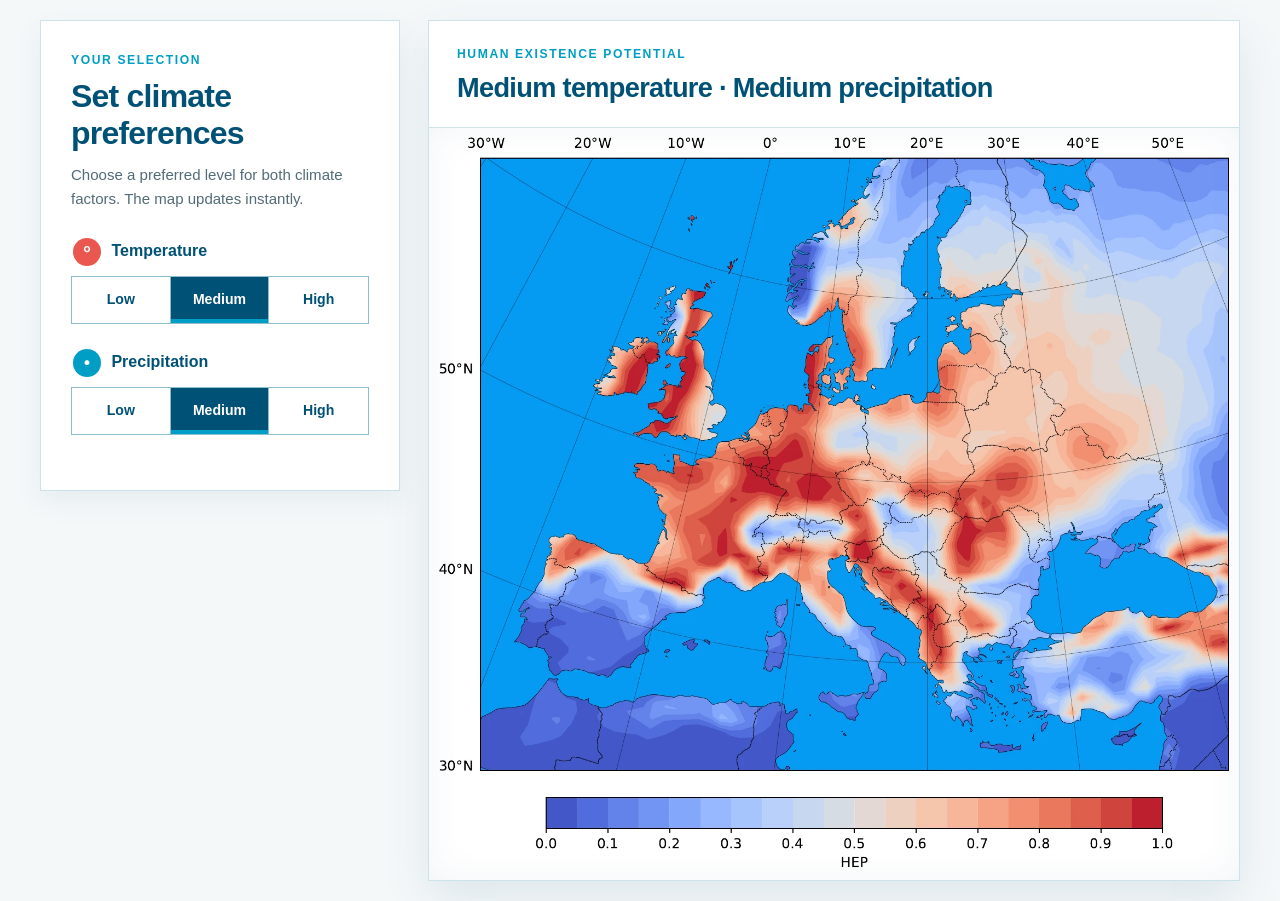
==== embed.html @ 12434bd4 "Build interactive HEP explorer" ====
<!doctype html>
<html lang="en">
<head>
  <meta charset="utf-8">
  <meta name="viewport" content="width=device-width, initial-scale=1">
  <meta name="description" content="Embeddable interactive visualization of Human Existence Potential (HEP) for different temperature and precipitation preferences.">
  <meta name="theme-color" content="#f5f8f9">
  <title>Human Existence Potential · Interactive map</title>
  <link rel="icon" href="assets/hescor_logo.svg" type="image/svg+xml">
  <link rel="stylesheet" href="styles.css">
  <script src="app.js" defer></script>
</head>
<body class="embedded">
  <main class="page">
    <h1 class="visually-hidden">Interactive Human Existence Potential map</h1>
    <section class="explorer" aria-labelledby="explorer-title">
      <div class="controls-card">
        <div class="section-heading">
          <p class="step">Your selection</p>
          <h2 id="explorer-title">Set climate preferences</h2>
          <p>Choose a preferred level for both climate factors. The map updates instantly.</p>
        </div>

        <fieldset class="choice-group" data-variable="temp">
          <legend><span class="factor-icon temp-icon" aria-hidden="true">°</span> Temperature</legend>
          <div class="segmented">
            <button type="button" data-value="low" aria-pressed="false">Low</button>
            <button type="button" data-value="mid" aria-pressed="true">Medium</button>
            <button type="button" data-value="high" aria-pressed="false">High</button>
          </div>
        </fieldset>

        <fieldset class="choice-group" data-variable="precip">
          <legend><span class="factor-icon precip-icon" aria-hidden="true">●</span> Precipitation</legend>
          <div class="segmented">
            <button type="button" data-value="low" aria-pressed="false">Low</button>
            <button type="button" data-value="mid" aria-pressed="true">Medium</button>
            <button type="button" data-value="high" aria-pressed="false">High</button>
          </div>
        </fieldset>
      </div>

      <figure class="map-card" aria-labelledby="map-title">
        <div class="map-heading">
          <div>
            <p class="step">Human Existence Potential</p>
            <h2 id="map-title">Medium temperature · Medium precipitation</h2>
          </div>
        </div>
        <div class="image-wrap">
          <img id="hep-map" src="assets/plots/HEP_midTemp_midPrecip.webp" width="1480" height="1373" alt="HEP map for medium temperature and medium precipitation">
        </div>
      </figure>
    </section>
  </main>
</body>
</html>
---- styles.css ----
:root {
  --blue: #005176;
  --cyan: #009ec4;
  --cyan-soft: #cbecf5;
  --coral: #ea574f;
  --coral-dark: #ce3e38;
  --ink: #122f3c;
  --muted: #526b76;
  --line: #cbe3e9;
  --background: #f5f8f9;
  --white: #fff;
  --shadow: 0 18px 45px rgba(0, 81, 118, .10);
}

* { box-sizing: border-box; }
html { scroll-behavior: smooth; }
body {
  margin: 0;
  background: var(--background);
  color: var(--ink);
  font-family: "Albert Sans", "Avenir Next", Avenir, "Segoe UI", sans-serif;
  line-height: 1.55;
}
button, a { font: inherit; }
a { color: inherit; }
.visually-hidden {
  position: absolute;
  width: 1px;
  height: 1px;
  padding: 0;
  margin: -1px;
  overflow: hidden;
  clip: rect(0, 0, 0, 0);
  white-space: nowrap;
  border: 0;
}

.site-header {
  position: relative;
  overflow: hidden;
  color: var(--white);
  background: linear-gradient(115deg, rgba(0,81,118,.99), rgba(0,81,118,.88)), repeating-linear-gradient(120deg, transparent 0 48px, rgba(255,255,255,.05) 49px 51px);
}
.site-header::after {
  content: "";
  position: absolute;
  right: -90px;
  bottom: -210px;
  width: 460px;
  height: 460px;
  border: 58px solid rgba(203,236,245,.12);
  border-radius: 50%;
  box-shadow: 0 0 0 58px rgba(203,236,245,.05);
}
.nav-shell, .hero-shell, .page, .footer-inner {
  width: min(1200px, calc(100vw - 40px));
  margin-inline: auto;
}
.nav-shell {
  position: relative;
  z-index: 2;
  display: flex;
  align-items: center;
  justify-content: space-between;
  gap: 24px;
  padding: 24px 0;
}
.hescor-mark { display: block; width: 178px; height: auto; }
.nav-link { font-size: .88rem; font-weight: 750; text-decoration: none; }
.nav-link:hover { color: #ffaca7; }
.hero-shell { position: relative; z-index: 1; padding: 25px 0 48px; }
.eyebrow, .step { margin: 0 0 8px; color: var(--cyan); font-size: .76rem; font-weight: 900; letter-spacing: .13em; text-transform: uppercase; }
.eyebrow { color: #9ee3f2; }
h1 { max-width: 820px; margin: 0; font-size: clamp(2.25rem, 4.5vw, 3.8rem); letter-spacing: -.045em; line-height: 1; }
.intro { max-width: 720px; margin: 16px 0 0; color: #e6f5f8; font-size: clamp(.98rem, 1.7vw, 1.08rem); }

.page { padding: 48px 0 76px; }
.embedded .page { padding-block: 20px; }
.embedded .controls-card { box-shadow: 0 10px 26px rgba(0,81,118,.07); }
.explorer { display: grid; grid-template-columns: minmax(270px, 360px) minmax(0, 1fr); gap: 28px; align-items: start; }
.controls-card, .map-card { margin: 0; border: 1px solid var(--line); background: var(--white); box-shadow: var(--shadow); }
.controls-card { padding: 30px; }
h2 { margin: 0; color: var(--blue); font-size: clamp(1.45rem, 2.8vw, 2rem); line-height: 1.15; letter-spacing: -.025em; }
.section-heading > p:last-child { margin: 12px 0 28px; color: var(--muted); font-size: .94rem; }
.choice-group { margin: 0 0 25px; padding: 0; border: 0; }
.choice-group legend { width: 100%; margin-bottom: 10px; color: var(--blue); font-weight: 800; }
.factor-icon { display: inline-grid; width: 28px; height: 28px; margin-right: 6px; place-items: center; border-radius: 50%; color: var(--white); vertical-align: middle; }
.temp-icon { background: var(--coral); font-size: 1.25rem; }
.precip-icon { background: var(--cyan); font-size: .72rem; }
.segmented { display: grid; grid-template-columns: repeat(3, 1fr); border: 1px solid #8ebdcc; }
.segmented button { min-height: 46px; padding: 8px; border: 0; border-right: 1px solid #8ebdcc; background: var(--white); color: var(--blue); cursor: pointer; font-size: .88rem; font-weight: 750; }
.segmented button:last-child { border-right: 0; }
.segmented button:hover { background: #f1fafc; }
.segmented button[aria-pressed="true"] { background: var(--blue); color: var(--white); box-shadow: inset 0 -4px 0 var(--cyan); }
button:focus-visible, a:focus-visible { outline: 3px solid var(--cyan); outline-offset: 3px; }
.map-card { overflow: hidden; }
.map-heading { display: flex; align-items: center; justify-content: space-between; gap: 20px; padding: 24px 28px; border-bottom: 1px solid var(--line); }
.map-heading h2 { font-size: clamp(1.25rem, 2.4vw, 1.7rem); }
.image-wrap { position: relative; overflow: hidden; background: #eef6f8; }
.image-wrap::after { content: ""; position: absolute; inset: 0; pointer-events: none; box-shadow: inset 0 0 35px rgba(0,81,118,.06); }
#hep-map { display: block; width: 100%; height: auto; transition: opacity .16s ease; }
#hep-map.changing { opacity: .25; }
.context { display: grid; grid-template-columns: minmax(250px, .8fr) 1.5fr; gap: 50px; margin-top: 60px; padding: 42px; border-top: 8px solid var(--cyan); background: var(--white); }
.context-copy { display: grid; grid-template-columns: 1fr 1fr; gap: 28px; }
.context-copy p { margin: 0; color: var(--muted); }
.brand-footer { border-top: 10px solid #e9eeee; background: var(--white); }
.footer-inner { padding: 34px 0 26px; }
.funders { display: flex; align-items: center; justify-content: space-between; gap: 38px; }
.funders-copy { max-width: 430px; }
.funders-copy strong { display: block; color: var(--blue); font-size: 1.1rem; }
.funders-copy span { color: var(--muted); font-size: .92rem; }
.logo-row { display: flex; align-items: center; justify-content: flex-end; gap: 38px; }
.footer-label { display: block; margin-bottom: 7px; color: var(--muted); font-size: .7rem; font-weight: 900; letter-spacing: .13em; text-transform: uppercase; }
.ministry-logo { display: block; width: min(270px, 40vw); height: auto; }
.uni-logo { display: block; width: min(160px, 25vw); height: auto; }
.copyright { margin-top: 28px; padding-top: 18px; border-top: 1px solid #aac8d2; color: var(--muted); font-size: .8rem; }

@media (max-width: 850px) {
  .explorer { grid-template-columns: 1fr; }
  .controls-card { padding: 25px; }
  .choice-group { max-width: 520px; }
  .context { grid-template-columns: 1fr; gap: 22px; padding: 30px; }
  .funders { align-items: flex-start; flex-direction: column; }
  .logo-row { justify-content: flex-start; }
}
@media (max-width: 560px) {
  .nav-shell, .hero-shell, .page, .footer-inner { width: min(100% - 26px, 1200px); }
  .nav-link { display: none; }
  .hescor-mark { width: 145px; }
  .hero-shell { padding: 24px 0 42px; }
  .page { padding-top: 28px; }
  .embedded .page { padding-block: 12px; }
  .map-heading { align-items: flex-start; flex-direction: column; padding: 20px; }
  .context-copy { grid-template-columns: 1fr; }
  .logo-row { align-items: flex-start; flex-direction: column; gap: 24px; }
  .ministry-logo { width: 270px; max-width: 100%; }
  .uni-logo { width: 145px; max-width: 100%; }
}
@media (prefers-reduced-motion: reduce) {
  *, *::before, *::after { scroll-behavior: auto !important; transition: none !important; }
}
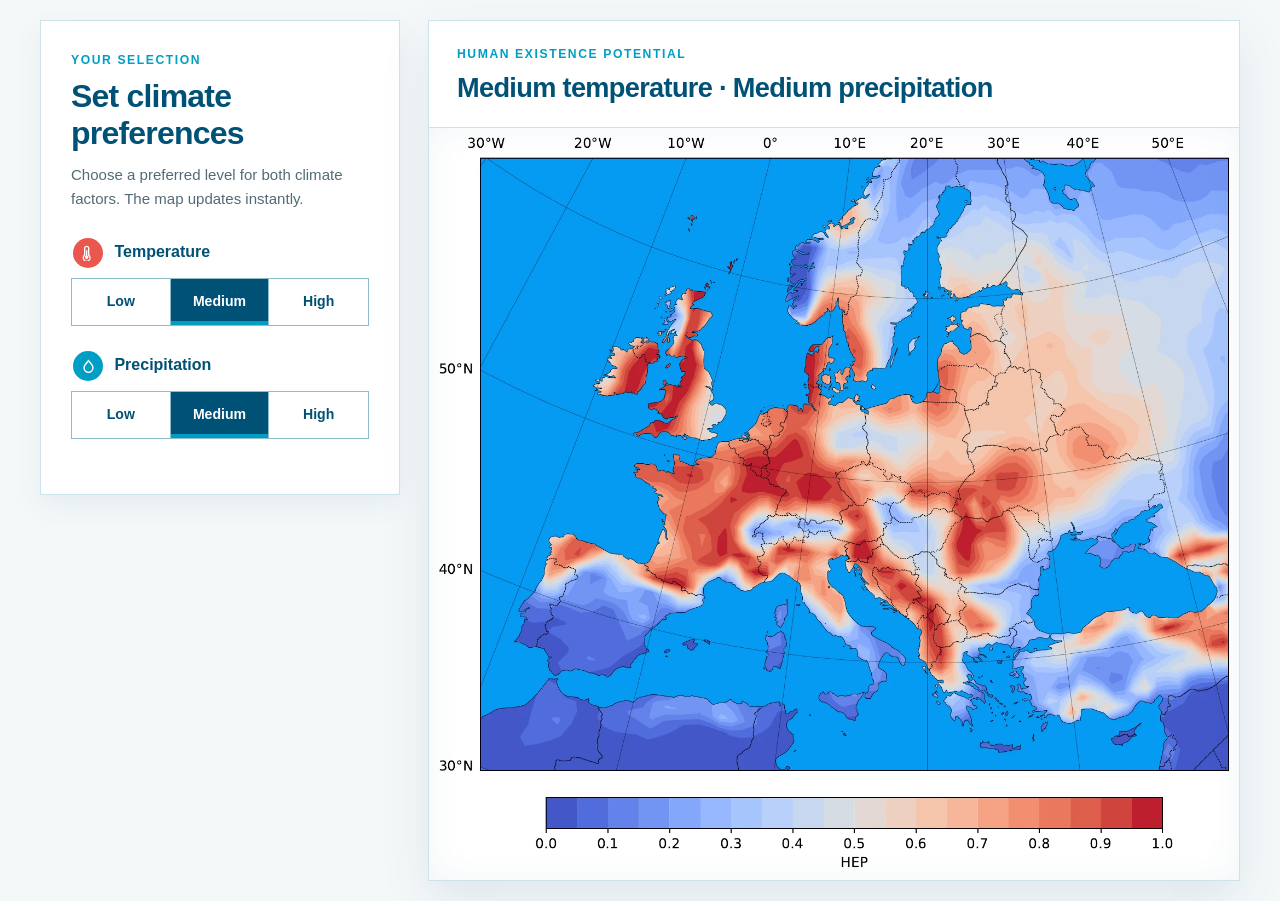
==== commit e7f56931: "Improve climate control icons" ====
--- a/embed.html
+++ b/embed.html
@@ -22,7 +22,7 @@
         </div>
 
         <fieldset class="choice-group" data-variable="temp">
-          <legend><span class="factor-icon temp-icon" aria-hidden="true">°</span> Temperature</legend>
+          <legend><span class="factor-icon temp-icon" aria-hidden="true"><svg viewBox="0 0 24 24"><path d="M14 14.76V5a4 4 0 0 0-8 0v9.76a6 6 0 1 0 8 0ZM8 5a2 2 0 0 1 4 0v10.85l.5.29a4 4 0 1 1-5 0l.5-.29V5Zm1 3h2v8.17a2.5 2.5 0 1 1-2 0V8Z"/></svg></span> Temperature</legend>
           <div class="segmented">
             <button type="button" data-value="low" aria-pressed="false">Low</button>
             <button type="button" data-value="mid" aria-pressed="true">Medium</button>
@@ -31,7 +31,7 @@
         </fieldset>
 
         <fieldset class="choice-group" data-variable="precip">
-          <legend><span class="factor-icon precip-icon" aria-hidden="true">●</span> Precipitation</legend>
+          <legend><span class="factor-icon precip-icon" aria-hidden="true"><svg viewBox="0 0 24 24"><path d="M12 2.2 6.8 8.53a8.32 8.32 0 0 0-2.05 5.3 7.25 7.25 0 0 0 14.5 0 8.32 8.32 0 0 0-2.05-5.3L12 2.2Zm0 17.05a5.42 5.42 0 0 1-5.25-5.42 6.4 6.4 0 0 1 1.6-4.03L12 5.36l3.65 4.44a6.4 6.4 0 0 1 1.6 4.03A5.42 5.42 0 0 1 12 19.25Z"/></svg></span> Precipitation</legend>
           <div class="segmented">
             <button type="button" data-value="low" aria-pressed="false">Low</button>
             <button type="button" data-value="mid" aria-pressed="true">Medium</button>
--- a/styles.css
+++ b/styles.css
@@ -84,9 +84,11 @@
 .section-heading > p:last-child { margin: 12px 0 28px; color: var(--muted); font-size: .94rem; }
 .choice-group { margin: 0 0 25px; padding: 0; border: 0; }
 .choice-group legend { width: 100%; margin-bottom: 10px; color: var(--blue); font-weight: 800; }
-.factor-icon { display: inline-grid; width: 28px; height: 28px; margin-right: 6px; place-items: center; border-radius: 50%; color: var(--white); vertical-align: middle; }
-.temp-icon { background: var(--coral); font-size: 1.25rem; }
-.precip-icon { background: var(--cyan); font-size: .72rem; }
+.factor-icon { display: inline-grid; width: 30px; height: 30px; margin-right: 7px; place-items: center; border-radius: 50%; color: var(--white); vertical-align: middle; }
+.factor-icon svg { width: 17px; height: 17px; fill: currentColor; }
+.temp-icon { background: var(--coral); }
+.temp-icon svg { width: 16px; height: 16px; }
+.precip-icon { background: var(--cyan); }
 .segmented { display: grid; grid-template-columns: repeat(3, 1fr); border: 1px solid #8ebdcc; }
 .segmented button { min-height: 46px; padding: 8px; border: 0; border-right: 1px solid #8ebdcc; background: var(--white); color: var(--blue); cursor: pointer; font-size: .88rem; font-weight: 750; }
 .segmented button:last-child { border-right: 0; }
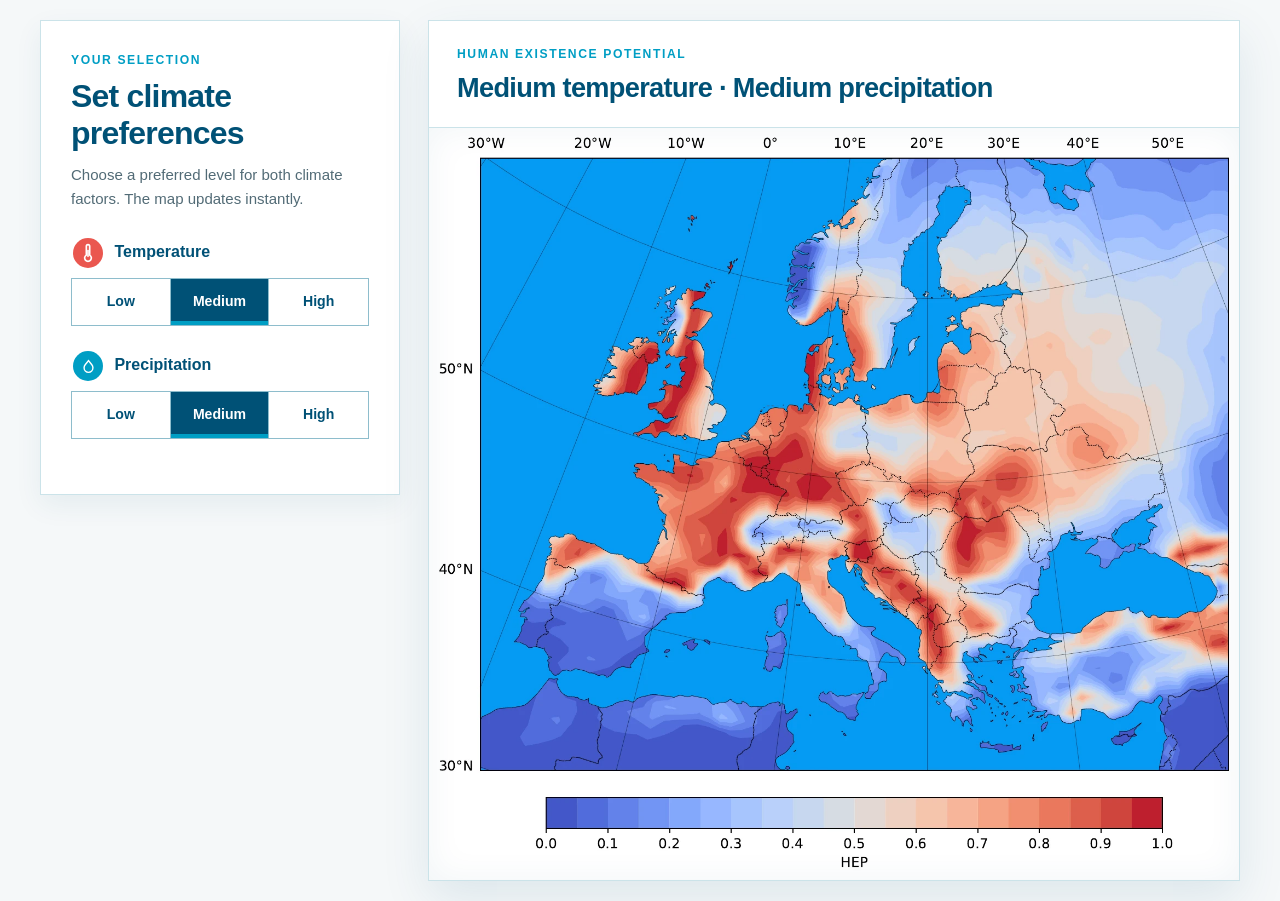
==== commit bda42122: "Center and enlarge thermometer icon" ====
--- a/embed.html
+++ b/embed.html
@@ -22,7 +22,7 @@
         </div>
 
         <fieldset class="choice-group" data-variable="temp">
-          <legend><span class="factor-icon temp-icon" aria-hidden="true"><svg viewBox="0 0 24 24"><path d="M14 14.76V5a4 4 0 0 0-8 0v9.76a6 6 0 1 0 8 0ZM8 5a2 2 0 0 1 4 0v10.85l.5.29a4 4 0 1 1-5 0l.5-.29V5Zm1 3h2v8.17a2.5 2.5 0 1 1-2 0V8Z"/></svg></span> Temperature</legend>
+          <legend><span class="factor-icon temp-icon" aria-hidden="true"><svg viewBox="0 0 24 24"><path d="M14 4v10.54a4 4 0 1 1-4 0V4a2 2 0 0 1 4 0Z"/><path d="M12 9v7"/></svg></span> Temperature</legend>
           <div class="segmented">
             <button type="button" data-value="low" aria-pressed="false">Low</button>
             <button type="button" data-value="mid" aria-pressed="true">Medium</button>
--- a/styles.css
+++ b/styles.css
@@ -87,7 +87,7 @@
 .factor-icon { display: inline-grid; width: 30px; height: 30px; margin-right: 7px; place-items: center; border-radius: 50%; color: var(--white); vertical-align: middle; }
 .factor-icon svg { width: 17px; height: 17px; fill: currentColor; }
 .temp-icon { background: var(--coral); }
-.temp-icon svg { width: 16px; height: 16px; }
+.temp-icon svg { width: 20px; height: 20px; fill: none; stroke: currentColor; stroke-width: 2; stroke-linecap: round; stroke-linejoin: round; }
 .precip-icon { background: var(--cyan); }
 .segmented { display: grid; grid-template-columns: repeat(3, 1fr); border: 1px solid #8ebdcc; }
 .segmented button { min-height: 46px; padding: 8px; border: 0; border-right: 1px solid #8ebdcc; background: var(--white); color: var(--blue); cursor: pointer; font-size: .88rem; font-weight: 750; }
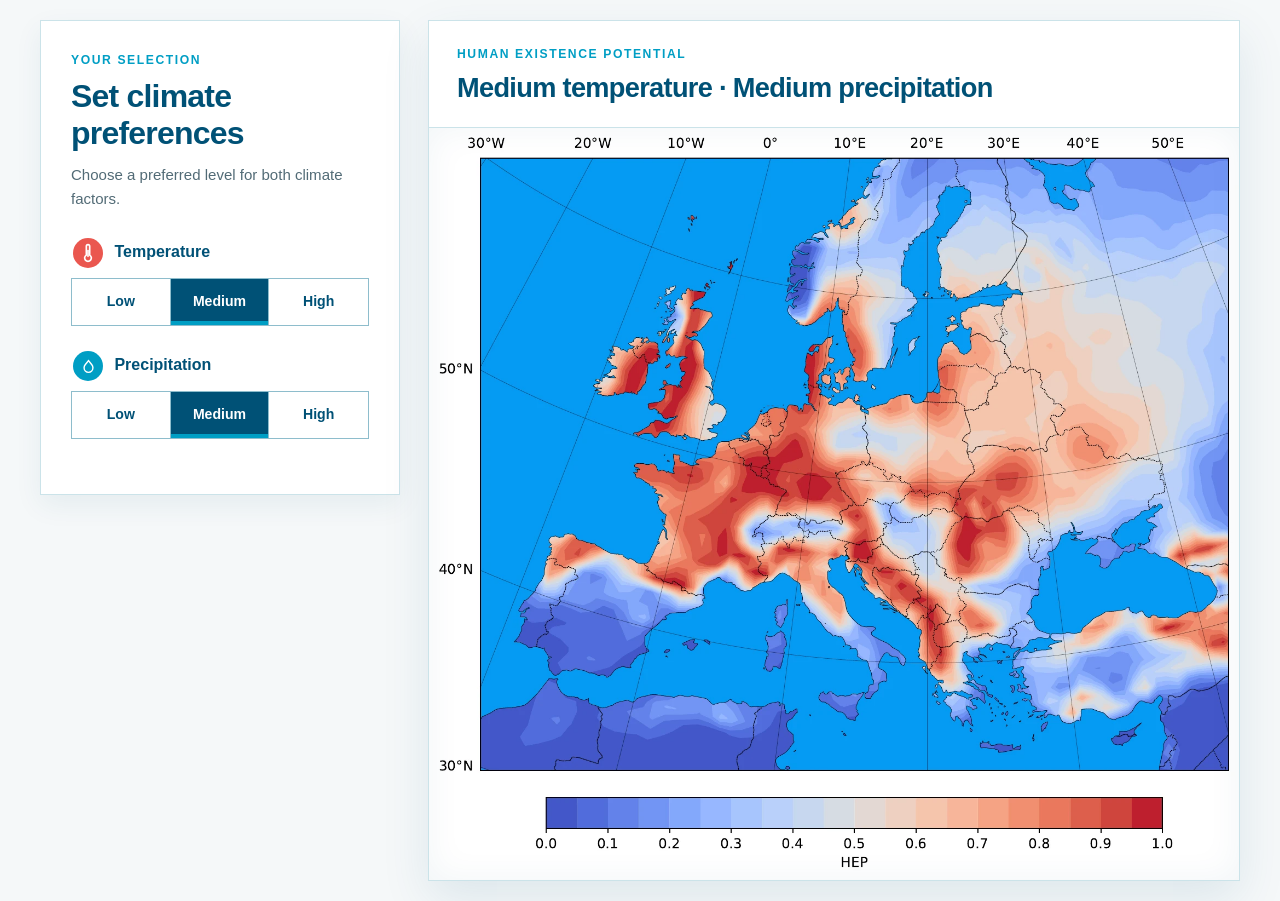
==== commit 8b73758c: "Shorten climate control instructions" ====
--- a/embed.html
+++ b/embed.html
@@ -7,8 +7,8 @@
   <meta name="theme-color" content="#f5f8f9">
   <title>Human Existence Potential · Interactive map</title>
   <link rel="icon" href="assets/hescor_logo.svg" type="image/svg+xml">
-  <link rel="stylesheet" href="styles.css">
-  <script src="app.js" defer></script>
+  <link rel="stylesheet" href="styles.css?v=4">
+  <script src="app.js?v=4" defer></script>
 </head>
 <body class="embedded">
   <main class="page">
@@ -18,7 +18,7 @@
         <div class="section-heading">
           <p class="step">Your selection</p>
           <h2 id="explorer-title">Set climate preferences</h2>
-          <p>Choose a preferred level for both climate factors. The map updates instantly.</p>
+          <p>Choose a preferred level for both climate factors.</p>
         </div>
 
         <fieldset class="choice-group" data-variable="temp">
--- a/styles.css
+++ b/styles.css
@@ -85,9 +85,9 @@
 .choice-group { margin: 0 0 25px; padding: 0; border: 0; }
 .choice-group legend { width: 100%; margin-bottom: 10px; color: var(--blue); font-weight: 800; }
 .factor-icon { display: inline-grid; width: 30px; height: 30px; margin-right: 7px; place-items: center; border-radius: 50%; color: var(--white); vertical-align: middle; }
-.factor-icon svg { width: 17px; height: 17px; fill: currentColor; }
+.factor-icon svg { display: block; width: 17px; height: 17px; fill: #fff; }
 .temp-icon { background: var(--coral); }
-.temp-icon svg { width: 20px; height: 20px; fill: none; stroke: currentColor; stroke-width: 2; stroke-linecap: round; stroke-linejoin: round; }
+.temp-icon svg { width: 20px; height: 20px; fill: none; stroke: #fff; stroke-width: 2; stroke-linecap: round; stroke-linejoin: round; }
 .precip-icon { background: var(--cyan); }
 .segmented { display: grid; grid-template-columns: repeat(3, 1fr); border: 1px solid #8ebdcc; }
 .segmented button { min-height: 46px; padding: 8px; border: 0; border-right: 1px solid #8ebdcc; background: var(--white); color: var(--blue); cursor: pointer; font-size: .88rem; font-weight: 750; }
